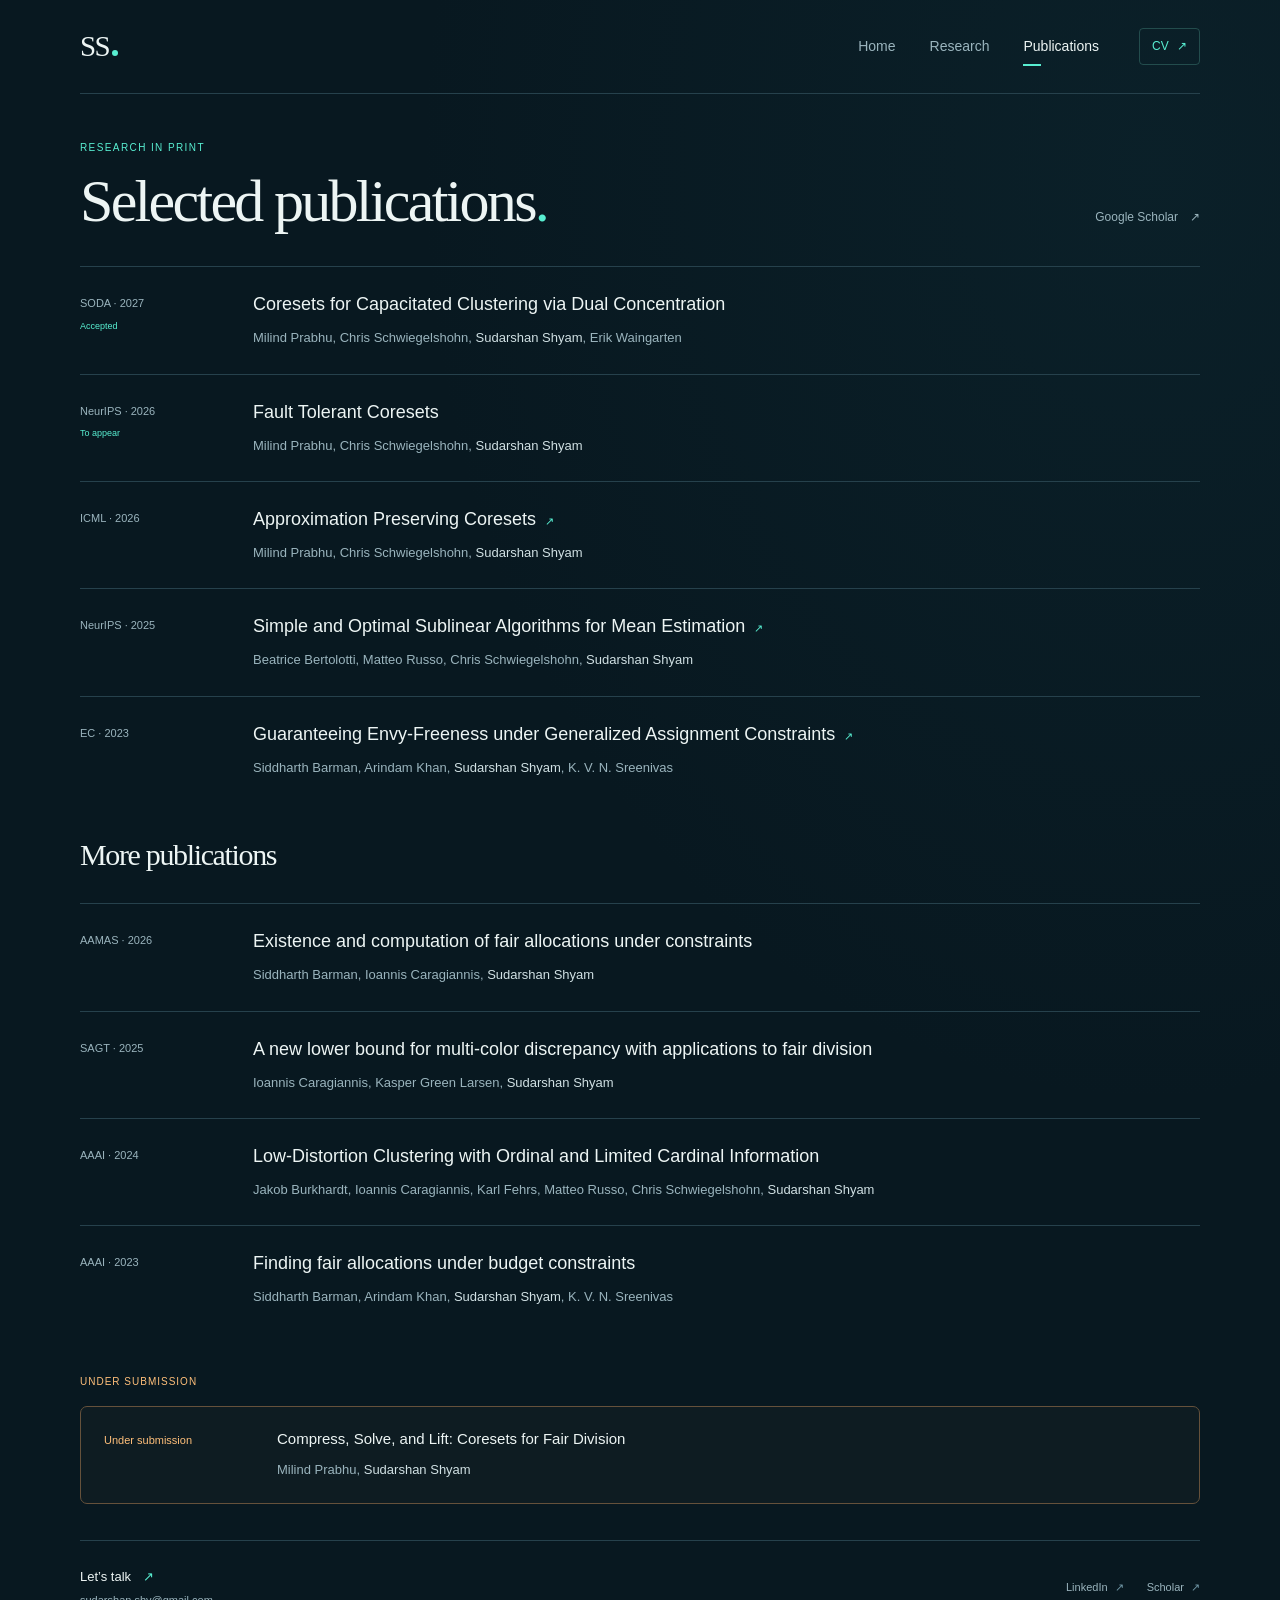
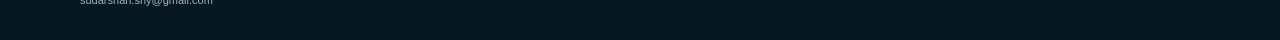
==== publications.html @ d9bdee11 "Redesign portfolio with three pages and a looping coreset demo Separate Home, Research, and Publicat" ====
<!doctype html>
<html lang="en">
<head>
  <meta charset="utf-8">
  <meta name="viewport" content="width=device-width, initial-scale=1">
  <meta name="theme-color" content="#081820">
  <meta name="description" content="Selected publications in coresets, machine learning, game theory, and fair division.">
  <meta property="og:type" content="website">
  <meta property="og:title" content="Publications — Sudarshan Shyam">
  <meta property="og:description" content="Selected publications in coresets, machine learning, game theory, and fair division.">
  <meta property="og:url" content="https://sudarshanshy.github.io/publications.html">
  <meta property="og:image" content="https://sudarshanshy.github.io/sudarshan-shyam.jpeg">
  <meta property="og:image:alt" content="Sudarshan Shyam by the sea">
  <title>Publications — Sudarshan Shyam</title>
  <link rel="icon" href="favicon.svg" type="image/svg+xml">
  <link rel="stylesheet" href="styles.css?v=navy-20261009">
  <script type="module" src="site.mjs?v=navy-20261009"></script>
  
</head>
<body class="publications-page" data-page="publications">
  <a class="skip-link" href="#main">Skip to content</a>
  <header class="site-header shell">
  <a class="brand" href="index.html" aria-label="Sudarshan Shyam — home">SS<span aria-hidden="true"></span></a>
  <nav aria-label="Main navigation"><a href="index.html">Home</a><a href="research.html">Research</a><a href="publications.html" aria-current="page">Publications</a></nav>
  <a class="nav-cv" href="sudarshan-shyam-cv.pdf?v=founder-20261009">CV <span aria-hidden="true">↗</span></a>
</header>
  <main id="main" class="shell page-main">
    <div class="publication-intro"><div><p class="eyebrow">Research in print</p><h1>Selected publications<span class="name-dot" aria-hidden="true">.</span></h1></div><a class="text-link" href="https://scholar.google.com/citations?user=9NmU2NAAAAAJ&amp;hl=en">Google Scholar <span aria-hidden="true">↗</span></a></div>
    <div class="selected-publications">
        <article class="paper">
          <p class="venue"><span>SODA · 2027</span><span class="paper-status">Accepted</span></p>
          <div><h2>Coresets for Capacitated Clustering via Dual Concentration</h2><p>Milind Prabhu, Chris Schwiegelshohn, <strong>Sudarshan Shyam</strong>, Erik Waingarten</p></div>
        </article>
        <article class="paper">
          <p class="venue"><span>NeurIPS · 2026</span><span class="paper-status">To appear</span></p>
          <div><h2>Fault Tolerant Coresets</h2><p>Milind Prabhu, Chris Schwiegelshohn, <strong>Sudarshan Shyam</strong></p></div>
        </article>
        <article class="paper">
          <p class="venue">ICML · 2026</p>
          <div><h2><a href="https://arxiv.org/abs/2606.17316">Approximation Preserving Coresets <span aria-hidden="true">↗</span></a></h2><p>Milind Prabhu, Chris Schwiegelshohn, <strong>Sudarshan Shyam</strong></p></div>
        </article>
        <article class="paper">
          <p class="venue">NeurIPS · 2025</p>
          <div><h2><a href="https://papers.nips.cc/paper_files/paper/2025/hash/bc5d08497a00b419cfee286c8fe812bb-Abstract-Conference.html">Simple and Optimal Sublinear Algorithms for Mean Estimation <span aria-hidden="true">↗</span></a></h2><p>Beatrice Bertolotti, Matteo Russo, Chris Schwiegelshohn, <strong>Sudarshan Shyam</strong></p></div>
        </article>
        <article class="paper">
          <p class="venue">EC · 2023</p>
          <div><h2><a href="https://arxiv.org/abs/2305.01339">Guaranteeing Envy-Freeness under Generalized Assignment Constraints <span aria-hidden="true">↗</span></a></h2><p>Siddharth Barman, Arindam Khan, <strong>Sudarshan Shyam</strong>, K. V. N. Sreenivas</p></div>
        </article>
      </div>
    <section id="more-publications" class="additional-publications" aria-labelledby="more-heading">
        <h2 id="more-heading">More publications</h2>
        <div class="publication-list">
          <article class="paper">
            <p class="venue">AAMAS · 2026</p>
            <div><h3>Existence and computation of fair allocations under constraints</h3><p>Siddharth Barman, Ioannis Caragiannis, <strong>Sudarshan Shyam</strong></p></div>
          </article>
          <article class="paper">
            <p class="venue">SAGT · 2025</p>
            <div><h3>A new lower bound for multi-color discrepancy with applications to fair division</h3><p>Ioannis Caragiannis, Kasper Green Larsen, <strong>Sudarshan Shyam</strong></p></div>
          </article>
          <article class="paper">
            <p class="venue">AAAI · 2024</p>
            <div><h3>Low-Distortion Clustering with Ordinal and Limited Cardinal Information</h3><p>Jakob Burkhardt, Ioannis Caragiannis, Karl Fehrs, Matteo Russo, Chris Schwiegelshohn, <strong>Sudarshan Shyam</strong></p></div>
          </article>
          <article class="paper">
            <p class="venue">AAAI · 2023</p>
            <div><h3>Finding fair allocations under budget constraints</h3><p>Siddharth Barman, Arindam Khan, <strong>Sudarshan Shyam</strong>, K. V. N. Sreenivas</p></div>
          </article>
        </div>
      </section>
    <section class="submission-group" aria-labelledby="submission-heading"><h2 id="submission-heading">Under submission</h2><article class="paper submission">
            <p class="venue">Under submission</p>
            <div><h3>Compress, Solve, and Lift: Coresets for Fair Division</h3><p>Milind Prabhu, <strong>Sudarshan Shyam</strong></p></div>
          </article></section>
  </main>
  <footer id="contact" class="site-footer shell">
  <a class="footer-email" href="mailto:sudarshan.shy@gmail.com">Let’s talk <span aria-hidden="true">↗</span><span>sudarshan.shy@gmail.com</span></a>
  <div class="footer-links"><a href="https://www.linkedin.com/in/sudarshanshyam/">LinkedIn <span aria-hidden="true">↗</span></a><a href="https://scholar.google.com/citations?user=9NmU2NAAAAAJ&amp;hl=en">Scholar <span aria-hidden="true">↗</span></a></div>
</footer>
</body>
</html>
---- styles.css ----
:root {
  color-scheme: dark;
  --paper: #081820;
  --panel: #0b202b;
  --ink: #edf5f4;
  --secondary: #9ab4bd;
  --line: #26414c;
  --accent: #58eed1;
  --gold: #ffbf7a;
  font-family: -apple-system, BlinkMacSystemFont, "Segoe UI", Arial, sans-serif;
  color: var(--ink);
  background: var(--paper);
  font-synthesis: none;
  -webkit-font-smoothing: antialiased;
  text-rendering: optimizeLegibility;
}
* { box-sizing: border-box; }
html { scroll-behavior: smooth; scroll-padding-top: 25px; }
body { margin: 0; font-size: 16px; line-height: 1.6; background: radial-gradient(ellipse at 90% 10%, #143d4838, transparent 45%); }
a { color: inherit; text-decoration: none; }
a:hover { color: var(--accent); }
a:focus-visible, button:focus-visible, summary:focus-visible { outline: 2px solid var(--accent); outline-offset: 6px; border-radius: 3px; }
[hidden] { display: none !important; }
::selection { background: var(--accent); color: var(--paper); }
.shell { width: min(1120px, calc(100% - 112px)); margin-inline: auto; }
.skip-link { position: absolute; top: -100px; left: 20px; z-index: 10; padding: 10px 15px; background: var(--accent); color: var(--paper); }
.skip-link:focus { top: 15px; }
h1, h2, h3, h4, p, figure { margin: 0; }
h1, h2 { font-family: Georgia, "Times New Roman", serif; font-weight: 400; letter-spacing: -.045em; }
h3 { font-weight: 500; }
.site-header { display: flex; align-items: center; gap: 40px; min-height: 94px; border-bottom: 1px solid var(--line); }
.brand { display: inline-flex; align-items: baseline; gap: 3px; font-family: Georgia, serif; font-size: 29px; line-height: 1; letter-spacing: -.06em; }
.brand span { width: 6px; height: 6px; background: var(--accent); border-radius: 50%; }
.site-header nav { margin-left: auto; display: flex; gap: 34px; }
.site-header nav a { font-size: 14px; color: var(--secondary); padding-block: 12px; position: relative; }
.site-header nav a:hover, .site-header nav a[aria-current="page"] { color: var(--ink); }
.site-header nav a[aria-current="page"]::after { content: ""; position: absolute; bottom: 4px; left: 0; width: 18px; height: 2px; background: var(--accent); }
.nav-cv { font-size: 12px; color: var(--accent); padding: 8px 12px; border: 1px solid #3c7a7380; border-radius: 4px; }
.nav-cv span { margin-left: 5px; }
.hero { display: grid; grid-template-columns: minmax(0, 1.5fr) minmax(220px, 1fr); gap: clamp(40px, 8vw, 115px); align-items: center; min-height: 580px; padding-block: 62px 75px; }
.affiliation { font-size: 14px; color: var(--secondary); letter-spacing: .025em; display: flex; align-items: center; gap: 10px; margin-bottom: 23px; }
.affiliation > span { width: 6px; height: 6px; border-radius: 50%; background: var(--accent); box-shadow: 0 0 12px #58eed15c; }
.hero h1 { font-size: clamp(62px, 7.1vw, 96px); line-height: .99; }
.hero h1 > span { display: block; }
.name-dot { color: var(--accent); }
.one-line { font-size: clamp(17px, 1.8vw, 21px); line-height: 1.65; max-width: 370px; color: #c2d5d9; margin-top: 27px; }
.hero-actions { display: flex; flex-wrap: wrap; align-items: center; gap: 14px 23px; margin-top: 28px; }
.primary-link { display: inline-flex; align-items: center; justify-content: space-between; gap: 20px; font-size: 14px; font-weight: 500; color: #081820; background: var(--accent); padding: 13px 18px; border-radius: 5px; transition: background .2s ease, box-shadow .2s ease; }
.primary-link:hover { color: #081820; background: #83f5df; box-shadow: 0 5px 24px #58eed11c; }
.primary-link span { font-size: 21px; line-height: 1; }
.hero-actions .text-link { color: #bcd0d7; font-size: 13px; }
.portrait { width: 100%; max-width: 320px; aspect-ratio: 4 / 5; justify-self: end; overflow: hidden; position: relative; border-radius: 7px; border: 1px solid #70a7b557; background: #234d5a; box-shadow: 0 20px 80px #00000047, 25px -15px 90px #58eed113; }
.portrait img { position: absolute; inset: 0; width: 100%; height: 100%; display: block; object-fit: cover; object-position: 100% 100%; transform: scale(1.8); transform-origin: 94% 80%; }
.background-section { border-top: 1px solid var(--line); padding-block: 44px 0; }
.section-heading { display: flex; align-items: baseline; justify-content: space-between; gap: 20px; margin-bottom: 31px; }
.section-heading h2 { font-size: 31px; line-height: 1.25; }
.text-link { display: inline-flex; align-items: baseline; gap: 12px; font-size: 12px; color: var(--secondary); padding-block: 8px; }
.text-link:hover { color: var(--accent); }
.background-grid { display: grid; grid-template-columns: repeat(3, minmax(0, 1fr)); gap: 30px 34px; list-style: none; padding: 0; margin: 0; }
.background-item { display: flex; align-items: center; gap: 17px; }
.background-logo { width: 146px; height: 76px; flex: 0 0 146px; display: flex; align-items: center; justify-content: center; padding: 10px; border-radius: 5px; border: 1px solid #31515e; }
.logo-light { background: #f4f6f6; border-color: #f4f6f6; }
.logo-dark { background: #0b202b; }
.background-logo img { display: block; object-fit: contain; width: 100%; height: auto; max-height: 56px; }
.background-logo .logo-kcl { width: 74px; height: 56px; }
.background-logo .logo-iisc { width: 100px; height: 70px; max-height: 70px; }
.background-logo .logo-seal { width: 56px; height: 56px; }
.background-logo .logo-microsoft { width: 28px; height: 28px; }
.background-logo .logo-amazon { width: 84px; max-height: 30px; }
.company-logos { gap: 10px; }
.off-hours svg, .benefit-icon svg { width: 22px; height: 22px; fill: none; stroke: currentColor; stroke-width: 1.6; stroke-linecap: round; stroke-linejoin: round; }
.background-item h3 { font-size: 15px; line-height: 1.45; margin-bottom: 4px; }
.background-item p { color: var(--secondary); font-size: 13px; }
.background-item small { display: block; color: #91a7b0; font-size: 11px; margin-top: 3px; }
.off-hours { display: flex; align-items: center; gap: 27px; border-top: 1px solid var(--line); margin-top: 36px; padding-block: 24px; font-size: 12px; }
.off-hours p { color: var(--secondary); margin-right: auto; }
.off-hours > span { display: flex; align-items: center; gap: 10px; }
.off-hours > span:nth-child(2) { color: var(--gold); }
.off-hours > span:nth-child(3) { color: #c4a4ff; }
.off-hours svg { width: 18px; height: 18px; }
.page-main { padding-top: 45px; }
.eyebrow { color: var(--accent); font-size: 10px; letter-spacing: .14em; text-transform: uppercase; line-height: 1.7; }
.page-intro h1 { font-size: clamp(42px, 4.4vw, 59px); line-height: 1.06; margin-top: 12px; }
.page-intro h1 span { color: var(--accent); }
.research-topics { display: grid; grid-template-columns: 1fr 1fr; gap: 55px; margin-top: 31px; }
.research-topics h2 { font-family: inherit; letter-spacing: 0; font-weight: 500; font-size: 18px; margin-bottom: 7px; }
.research-topics p { color: var(--secondary); font-size: 15px; line-height: 1.7; }
.pipeline-demo { margin-top: 36px; padding: 28px 25px 23px; border: 1px solid #355462; border-radius: 12px; background: linear-gradient(130deg, #102d39 0%, #0b202b 50%, #182b3280 100%); box-shadow: 0 20px 60px #00000020; }
.demo-heading-row { display: flex; align-items: center; justify-content: space-between; gap: 20px; }
.demo-heading-row h2 { font-size: clamp(27px, 2.8vw, 36px); line-height: 1.2; margin-top: 6px; }
.demo-play { flex: 0 0 auto; min-width: 77px; min-height: 40px; border: 1px solid #44606b; border-radius: 5px; padding: 8px 13px; color: var(--secondary); background: transparent; font: inherit; font-size: 13px; cursor: pointer; }
.demo-play:hover { border-color: var(--accent); color: var(--accent); }
.demo-play span { font-size: 9px; margin-left: 8px; }
.demo-intro { font-size: 15px; color: #bdd0d5; margin-top: 12px; }
.mobile-flow { display: none; }
.pipeline-grid { display: grid; grid-template-columns: minmax(0, 1fr) 38px minmax(0, 1fr) 38px minmax(0, 1fr); align-items: center; gap: 8px; margin-top: 25px; }
.pipeline-panel { min-width: 0; padding: 17px 0 15px; border: 1px solid #284a58; border-radius: 7px; background: #06182080; position: relative; transition: border-color .3s ease, box-shadow .3s ease; }
.panel-heading { padding-inline: 17px; }
.panel-kicker { color: #a4bdc6; font-size: 11px; }
.panel-heading h3 { font-size: 21px; line-height: 1.35; margin-top: 4px; }
.pipeline-panel > svg { display: block; width: 100%; height: auto; margin-block: 10px 6px; overflow: visible; }
.pipeline-panel svg text { fill: #7996a3; font-family: inherit; font-size: 21px; }
.pipeline-panel svg text + text { fill: #617e8d; font-size: 16px; }
.panel-count { display: flex; flex-wrap: wrap; align-items: baseline; gap: 5px; padding-inline: 17px; font-size: 13px; color: var(--secondary); }
.panel-count strong { font-size: 23px; font-weight: 500; color: var(--ink); font-variant-numeric: tabular-nums; }
.solver-status, .result-status { display: block; flex-basis: 100%; font-size: 11px; margin-top: 3px; color: var(--accent); min-height: 18px; }
.input-panel .panel-count::after { content: "Find 3 clusters"; display: block; flex-basis: 100%; font-size: 11px; color: #a4bdc6; min-height: 18px; margin-top: 3px; }
.pipeline-arrow { text-align: center; align-self: center; color: #5c8392; }
.pipeline-arrow svg { display: block; width: 100%; height: 24px; fill: none; stroke: currentColor; stroke-width: 1.5; stroke-linecap: round; stroke-linejoin: round; }
.pipeline-arrow span { display: block; font-size: 8px; margin-top: 4px; }
.flow-dot { fill: currentColor; stroke: none; opacity: 0; }
.pipeline-demo[data-stage="compress"] .compress-arrow, .pipeline-demo[data-stage="solve"] .compress-arrow, .pipeline-demo[data-stage="lift"] .compress-arrow { color: var(--accent); }
.pipeline-demo[data-stage="lift"] .lift-arrow { color: var(--gold); }
.pipeline-demo[data-stage="ready"] .input-panel, .pipeline-demo[data-stage="compress"] .summary-panel, .pipeline-demo[data-stage="solve"] .summary-panel { border-color: #58eed194; box-shadow: 0 0 22px #58eed10b; }
.pipeline-demo[data-stage="lift"] .output-panel { border-color: #ffbf7a94; box-shadow: 0 0 22px #ffbf7a0b; }
.demo-progress-track { height: 2px; margin-top: 24px; background: #2b4752; overflow: hidden; }
.demo-progress { height: 100%; width: 100%; background: var(--accent); }
.demo-stages { display: grid; grid-template-columns: repeat(3, 1fr); gap: 10px; margin-top: 12px; }
.demo-step { display: flex; align-items: center; justify-content: center; gap: 10px; min-height: 41px; padding: 8px 10px; background: transparent; border: 1px solid transparent; border-radius: 5px; font: inherit; font-size: 12px; color: var(--secondary); cursor: pointer; }
.demo-step span { font-size: 9px; color: #7b9caa; }
.demo-step[aria-pressed="true"] { color: var(--accent); border-color: #417367; background: #58eed10b; }
.demo-step[aria-pressed="true"] span { color: var(--accent); }
.demo-step:hover { color: var(--ink); }
.demo-step:disabled { cursor: default; }
.demo-phase { margin-top: 22px; color: var(--accent); font-size: 12px; letter-spacing: .04em; }
.demo-caption { margin-top: 5px; font-size: 22px; line-height: 1.5; min-height: 34px; }
.demo-note { color: #91adb9; font-size: 11px; line-height: 1.7; margin-top: 12px; }
.benefit-strip { display: grid; grid-template-columns: repeat(3, minmax(0, 1fr)); gap: 25px; padding: 28px 0; }
.benefit { display: flex; align-items: center; gap: 14px; }
.benefit + .benefit { border-left: 1px solid var(--line); padding-left: 25px; }
.ratio { font-size: 31px; font-weight: 400; color: var(--accent); letter-spacing: -.07em; }
.ratio span { font-size: 23px; letter-spacing: 0; }
.benefit-icon { color: var(--gold); display: flex; }
.benefit-icon svg { width: 25px; height: 25px; }
.benefit:last-child .benefit-icon { color: #b9a0ff; }
.benefit h3 { font-size: 14px; }
.benefit p { color: var(--secondary); font-size: 12px; line-height: 1.65; margin-top: 4px; }
.research-bottom { display: flex; justify-content: space-between; gap: 25px; align-items: baseline; border-top: 1px solid var(--line); padding: 21px 0 26px; }
.research-bottom p { font-size: 12px; color: var(--secondary); }
.research-bottom p > span { color: var(--ink); margin-right: 8px; }
.publication-intro { display: flex; align-items: flex-end; justify-content: space-between; gap: 25px; padding-bottom: 31px; }
.publication-intro h1 { font-size: clamp(38px, 4.8vw, 60px); line-height: 1.12; margin-top: 12px; }
.publication-intro .text-link { flex: 0 0 auto; }
.paper { display: grid; grid-template-columns: 143px minmax(0, 1fr); gap: 30px; border-top: 1px solid var(--line); padding-block: 24px; }
.venue { color: var(--secondary); font-size: 11px; padding-top: 4px; }
.venue > span { display: block; }
.paper-status { color: var(--accent); font-size: 9px; margin-top: 6px; }
.paper h2, .paper h3 { font-family: inherit; letter-spacing: 0; font-size: 18px; line-height: 1.5; font-weight: 500; margin-bottom: 8px; }
.paper h2 a span { font-size: 11px; margin-left: 4px; color: var(--accent); }
.paper div > p { font-size: 13px; color: var(--secondary); line-height: 1.8; }
.paper div > p strong { color: #d1e1e4; font-weight: 500; }
.publications { border-top: 1px solid var(--line); border-bottom: 1px solid var(--line); margin-top: 5px; }
.publications summary { display: flex; align-items: center; justify-content: space-between; padding-block: 20px; list-style: none; cursor: pointer; color: var(--secondary); font-size: 12px; }
.publications summary:hover { color: var(--accent); }
.publications summary::-webkit-details-marker { display: none; }
.summary-indicator::before { content: "+"; color: var(--accent); font-size: 22px; font-weight: 300; }
.publications[open] .summary-indicator::before { content: "−"; }
.publication-list { padding-bottom: 8px; }
.additional-publications { margin-top: 28px; }
.additional-publications > h2 { font-size: 30px; margin-bottom: 24px; }
.submission-group { margin-top: 33px; margin-bottom: 36px; }
.submission-group > h2 { font-family: inherit; font-size: 10px; font-weight: 500; letter-spacing: .1em; text-transform: uppercase; color: var(--gold); margin-bottom: 16px; }
.paper.submission { padding: 21px 23px; border: 1px solid #65513b; border-radius: 7px; background: #ffbf7a06; }
.submission .venue { color: var(--gold); }
.submission h3 { font-size: 15px; }
.site-footer { display: flex; align-items: center; justify-content: space-between; gap: 25px; border-top: 1px solid var(--line); padding-block: 26px 30px; }
.footer-email { font-size: 13px; }
.footer-email > span:first-child { color: var(--accent); margin-left: 8px; }
.footer-email > span:last-child { display: block; color: var(--secondary); font-size: 11px; margin-top: 5px; }
.footer-links { display: flex; gap: 23px; font-size: 11px; color: var(--secondary); }
.footer-links span { margin-left: 4px; color: #7097a6; }
@keyframes arrive { from { opacity: 0; transform: translateY(12px); } to { opacity: 1; transform: none; } }
@keyframes flow { from { transform: translateX(0); opacity: 0; } 25%, 75% { opacity: 1; } to { transform: translateX(26px); opacity: 0; } }
@media (prefers-reduced-motion: no-preference) {
  .introduction, .page-intro, .publication-intro { animation: arrive 700ms cubic-bezier(.22, 1, .36, 1) both; }
  .portrait { animation: arrive 900ms cubic-bezier(.22, 1, .36, 1) 100ms both; }
  .pipeline-demo[data-playing="true"][data-stage="compress"] .compress-arrow .flow-dot,
  .pipeline-demo[data-playing="true"][data-stage="lift"] .lift-arrow .flow-dot { animation: flow 1.25s ease-in-out infinite; }
}
@view-transition { navigation: auto; }
@media (max-width: 900px) {
  .shell { width: calc(100% - 72px); }
  .hero { min-height: 510px; gap: 40px; grid-template-columns: minmax(0, 1.4fr) minmax(180px, 1fr); }
  .hero h1 { font-size: 67px; }
  .background-grid { grid-template-columns: repeat(2, minmax(0, 1fr)); gap: 28px 20px; }
  .background-item { gap: 14px; }
  .background-item h3 { font-size: 14px; }
  .pipeline-demo { padding-inline: 18px; }
  .pipeline-grid { grid-template-columns: minmax(0, 1fr) 24px minmax(0, 1fr) 24px minmax(0, 1fr); gap: 6px; }
  .panel-heading, .panel-count { padding-inline: 12px; }
  .panel-heading h3 { font-size: 17px; }
  .pipeline-arrow span { font-size: 7px; }
  .panel-kicker { font-size: 10px; }
  .benefit-strip { gap: 15px; }
  .benefit + .benefit { padding-left: 15px; }
  .benefit { gap: 10px; }
}
@media (max-width: 700px) {
  .site-header { min-height: 78px; gap: 25px; }
  .site-header nav { gap: 22px; }
  .nav-cv { padding: 7px 10px; }
  .hero { min-height: 460px; padding-block: 50px; }
  .hero h1 { font-size: 59px; }
  .background-grid { grid-template-columns: repeat(2, minmax(0, 1fr)); gap: 26px 27px; }
  .research-topics { gap: 25px; }
  .research-topics p { font-size: 14px; }
  .pipeline-grid { display: block; margin-top: 15px; }
  .pipeline-panel { display: none; max-width: 450px; margin-inline: auto; }
  .pipeline-arrow { display: none; }
  .pipeline-demo[data-stage="ready"] .input-panel,
  .pipeline-demo[data-stage="compress"] .summary-panel,
  .pipeline-demo[data-stage="solve"] .summary-panel,
  .pipeline-demo[data-stage="lift"] .output-panel { display: block; }
  .mobile-flow { display: flex; align-items: center; justify-content: space-between; gap: 6px; margin-top: 23px; color: #80a5b4; font-size: 9px; }
  .mobile-flow b { font-weight: 400; color: var(--accent); }
  .pipeline-demo[data-stage="ready"] .mobile-flow span:nth-child(1),
  .pipeline-demo[data-stage="compress"] .mobile-flow span:nth-child(3),
  .pipeline-demo[data-stage="solve"] .mobile-flow span:nth-child(3),
  .pipeline-demo[data-stage="lift"] .mobile-flow span:nth-child(5) { color: var(--accent); }
  .panel-heading, .panel-count { padding-inline: 18px; }
  .panel-heading h3 { font-size: 22px; }
  .panel-kicker { font-size: 11px; }
  .panel-count { font-size: 13px; }
  .panel-count strong { font-size: 23px; }
  .pipeline-panel > svg { width: min(100%, 380px); margin-inline: auto; margin-block: 4px; }
  .demo-caption { min-height: 66px; }
  .benefit-strip { grid-template-columns: 1fr; gap: 18px; padding-block: 25px; }
  .benefit + .benefit { padding-left: 0; border-left: 0; }
  .benefit { gap: 17px; }
  .ratio, .benefit-icon { min-width: 45px; justify-content: center; text-align: center; }
  .benefit h3 { font-size: 13px; }
  .benefit p { font-size: 11px; }
  .research-bottom { align-items: flex-start; flex-direction: column; gap: 12px; }
  .publication-intro { align-items: flex-start; flex-direction: column; gap: 12px; }
}
@media (max-width: 520px) {
  .shell { width: calc(100% - 48px); }
  .site-header { gap: 17px; min-height: 73px; }
  .brand { font-size: 25px; }
  .site-header nav { gap: 16px; }
  .site-header nav a { font-size: 11px; }
  .nav-cv { display: none; }
  .hero { grid-template-columns: 1fr; gap: 27px; padding-block: 32px 42px; min-height: 0; }
  .portrait { grid-row: 1; width: 155px; justify-self: start; border-radius: 5px; }
  .introduction { grid-row: 2; }
  .affiliation { font-size: 13px; margin-bottom: 15px; }
  .hero h1 { font-size: clamp(53px, 13.5vw, 67px); line-height: 1.02; }
  .one-line { font-size: 17px; line-height: 1.7; max-width: 320px; margin-top: 18px; }
  .hero-actions { margin-top: 21px; gap: 11px; }
  .primary-link { font-size: 13px; padding: 12px 15px; gap: 15px; }
  .hero-actions .text-link { font-size: 12px; }
  .background-section { padding-top: 31px; }
  .section-heading { gap: 15px; margin-bottom: 24px; }
  .section-heading h2 { font-size: 26px; }
  .section-heading .text-link { font-size: 10px; gap: 7px; }
  .background-grid { grid-template-columns: 1fr; gap: 20px; }
  .background-item { gap: 13px; }
  .background-item h3 { font-size: 15px; }
  .background-item small { font-size: 11px; }
  .off-hours { gap: 16px; margin-top: 26px; font-size: 11px; }
  .off-hours > span { gap: 7px; }
  .off-hours p { font-size: 10px; }
  .page-main { padding-top: 33px; }
  .page-intro h1 { font-size: clamp(35px, 9.8vw, 47px); }
  .research-topics { grid-template-columns: 1fr; gap: 20px; margin-top: 27px; }
  .research-topics h2 { font-size: 17px; }
  .research-topics p { font-size: 14px; }
  .pipeline-demo { margin-top: 27px; padding: 22px 14px 20px; }
  .demo-heading-row { gap: 10px; align-items: flex-start; }
  .demo-heading-row h2 { font-size: 26px; max-width: 200px; }
  .demo-heading-row .eyebrow { font-size: 8px; }
  .demo-play { min-width: 66px; font-size: 12px; padding: 8px 11px; min-height: 38px; }
  .demo-play span { display: none; }
  .demo-intro { font-size: 14px; }
  .mobile-flow { font-size: 8px; margin-top: 20px; }
  .demo-stages { gap: 3px; margin-top: 11px; }
  .demo-step { gap: 5px; font-size: 10px; padding-inline: 4px; }
  .demo-step span { font-size: 8px; }
  .demo-progress-track { margin-top: 19px; }
  .demo-caption { font-size: 20px; min-height: 90px; }
  .demo-note { font-size: 11px; }
  .publication-intro h1 { font-size: 40px; }
  .publication-intro { padding-bottom: 23px; }
  .paper { grid-template-columns: 1fr; gap: 10px; padding-block: 23px; }
  .venue { display: flex; align-items: baseline; gap: 12px; padding: 0; font-size: 10px; }
  .venue > span { display: inline; }
  .paper-status { font-size: 9px; margin-top: 0; }
  .paper h2, .paper h3 { font-size: 17px; }
  .paper div > p { font-size: 12px; }
  .paper.submission { padding: 19px 17px; }
  .site-footer { align-items: flex-start; padding-top: 22px; gap: 18px; }
  .footer-links { gap: 15px; font-size: 10px; }
  .footer-email { font-size: 12px; }
  .footer-email > span:last-child { font-size: 10px; }
}
@media (prefers-reduced-motion: reduce) {
  html { scroll-behavior: auto; }
  .pipeline-panel { transition: none; }
  ::view-transition-group(*), ::view-transition-old(*), ::view-transition-new(*) { animation: none !important; }
}
@media print {
  :root { color-scheme: light; --paper: white; --ink: black; --secondary: #444; --line: #bbb; --accent: #176f62; }
  body, .pipeline-demo, .pipeline-panel { background: white; box-shadow: none; }
  .shell { width: 100%; }
  .site-header, .site-footer, .skip-link, .demo-play, .demo-stages, .demo-progress-track, .mobile-flow { display: none; }
  .hero { min-height: 0; padding-block: 20px 30px; grid-template-columns: 1fr 160px; }
  .portrait { grid-row: auto; width: 160px; }
  .introduction { grid-row: auto; }
  .hero h1 { font-size: 46px; }
  .pipeline-panel { display: block !important; }
  .pipeline-grid { display: grid; grid-template-columns: 1fr 1fr 1fr; gap: 15px; }
  .pipeline-arrow { display: none; }
  .benefit-strip { grid-template-columns: 1fr 1fr 1fr; }
  .paper { break-inside: avoid; }
}
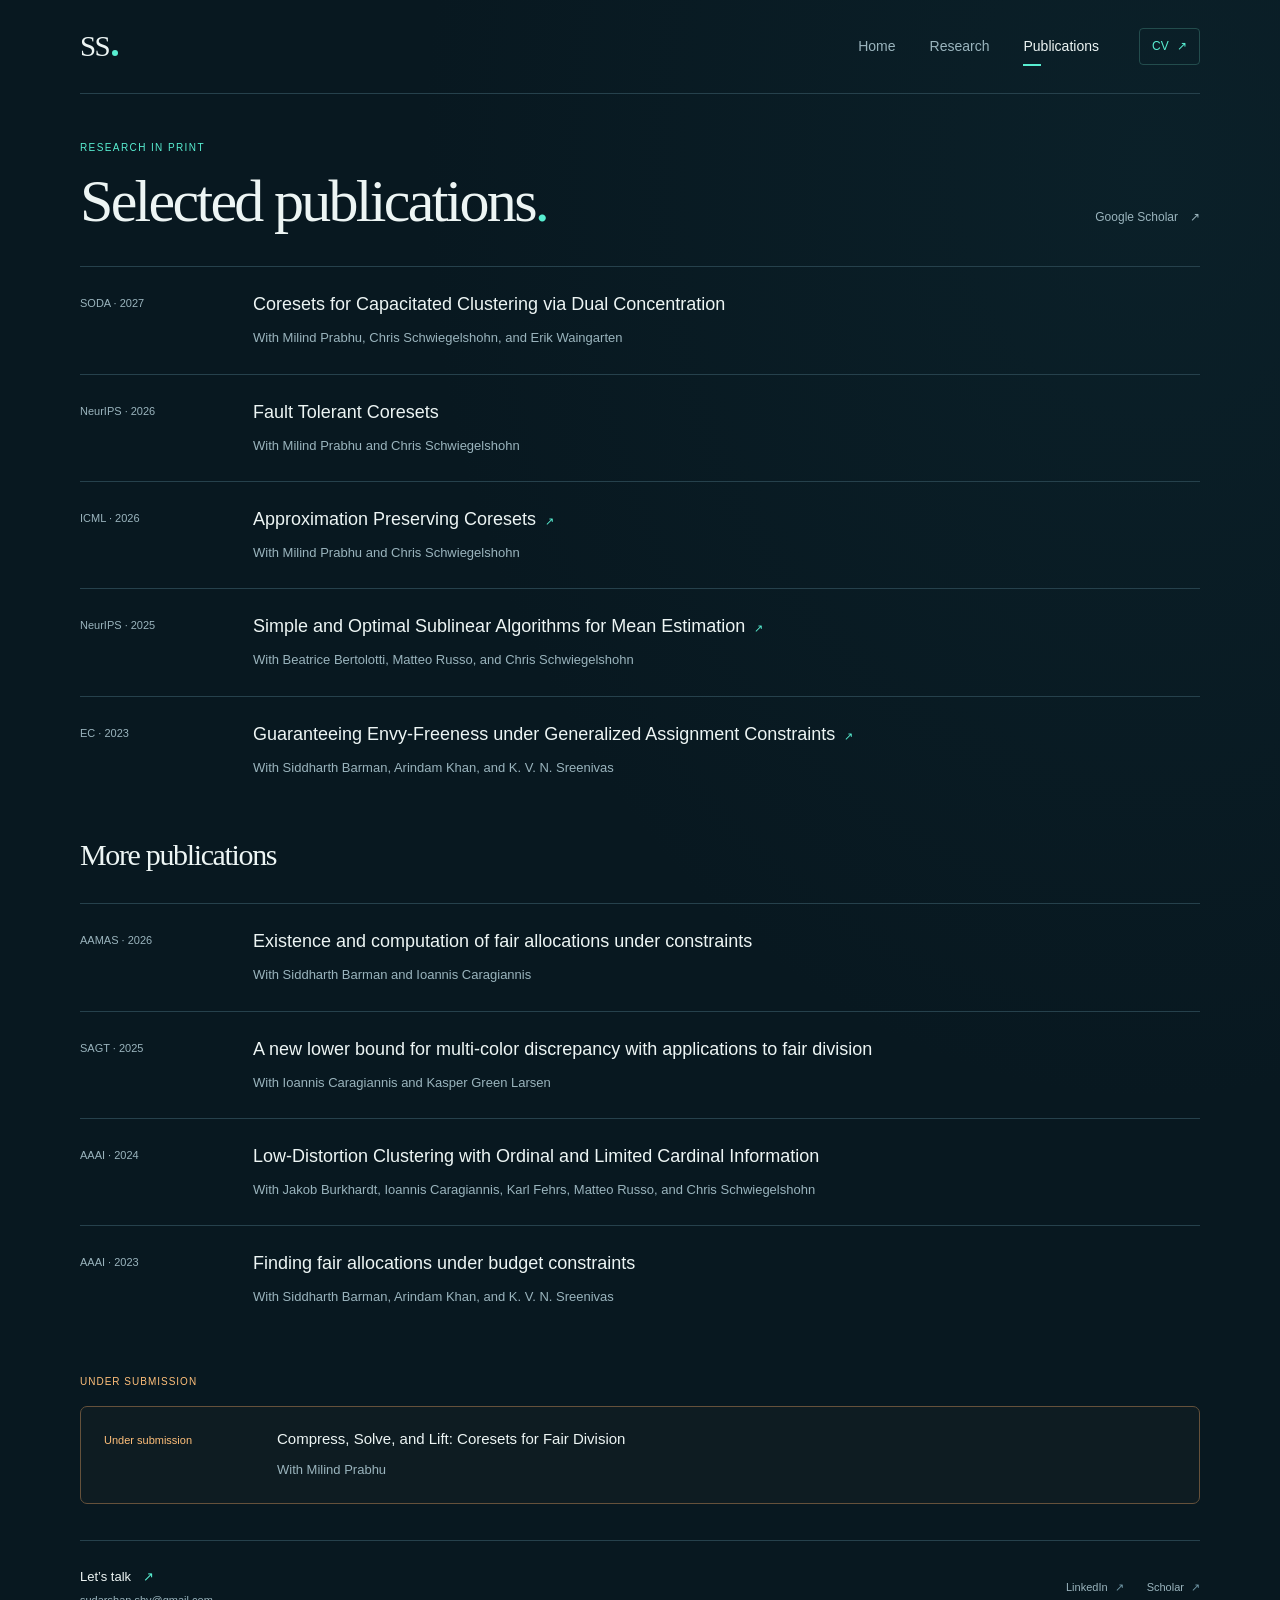
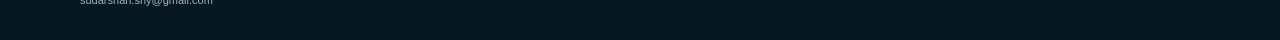
==== commit b0163dd7: "Simplify publication credits for a broader audience Replace formal author lists with natural “With …" ====
--- a/publications.html
+++ b/publications.html
@@ -13,8 +13,8 @@
   <meta property="og:image:alt" content="Sudarshan Shyam by the sea">
   <title>Publications — Sudarshan Shyam</title>
   <link rel="icon" href="favicon.svg" type="image/svg+xml">
-  <link rel="stylesheet" href="styles.css?v=navy-20261009">
-  <script type="module" src="site.mjs?v=navy-20261009"></script>
+  <link rel="stylesheet" href="styles.css?v=navy-20261009-2">
+  <script type="module" src="site.mjs?v=navy-20261009-2"></script>
   
 </head>
 <body class="publications-page" data-page="publications">
@@ -28,24 +28,24 @@
     <div class="publication-intro"><div><p class="eyebrow">Research in print</p><h1>Selected publications<span class="name-dot" aria-hidden="true">.</span></h1></div><a class="text-link" href="https://scholar.google.com/citations?user=9NmU2NAAAAAJ&amp;hl=en">Google Scholar <span aria-hidden="true">↗</span></a></div>
     <div class="selected-publications">
         <article class="paper">
-          <p class="venue"><span>SODA · 2027</span><span class="paper-status">Accepted</span></p>
-          <div><h2>Coresets for Capacitated Clustering via Dual Concentration</h2><p>Milind Prabhu, Chris Schwiegelshohn, <strong>Sudarshan Shyam</strong>, Erik Waingarten</p></div>
+          <p class="venue"><span>SODA · 2027</span></p>
+          <div><h2>Coresets for Capacitated Clustering via Dual Concentration</h2><p>With Milind Prabhu, Chris Schwiegelshohn, and Erik Waingarten</p></div>
         </article>
         <article class="paper">
-          <p class="venue"><span>NeurIPS · 2026</span><span class="paper-status">To appear</span></p>
-          <div><h2>Fault Tolerant Coresets</h2><p>Milind Prabhu, Chris Schwiegelshohn, <strong>Sudarshan Shyam</strong></p></div>
+          <p class="venue"><span>NeurIPS · 2026</span></p>
+          <div><h2>Fault Tolerant Coresets</h2><p>With Milind Prabhu and Chris Schwiegelshohn</p></div>
         </article>
         <article class="paper">
           <p class="venue">ICML · 2026</p>
-          <div><h2><a href="https://arxiv.org/abs/2606.17316">Approximation Preserving Coresets <span aria-hidden="true">↗</span></a></h2><p>Milind Prabhu, Chris Schwiegelshohn, <strong>Sudarshan Shyam</strong></p></div>
+          <div><h2><a href="https://arxiv.org/abs/2606.17316">Approximation Preserving Coresets <span aria-hidden="true">↗</span></a></h2><p>With Milind Prabhu and Chris Schwiegelshohn</p></div>
         </article>
         <article class="paper">
           <p class="venue">NeurIPS · 2025</p>
-          <div><h2><a href="https://papers.nips.cc/paper_files/paper/2025/hash/bc5d08497a00b419cfee286c8fe812bb-Abstract-Conference.html">Simple and Optimal Sublinear Algorithms for Mean Estimation <span aria-hidden="true">↗</span></a></h2><p>Beatrice Bertolotti, Matteo Russo, Chris Schwiegelshohn, <strong>Sudarshan Shyam</strong></p></div>
+          <div><h2><a href="https://papers.nips.cc/paper_files/paper/2025/hash/bc5d08497a00b419cfee286c8fe812bb-Abstract-Conference.html">Simple and Optimal Sublinear Algorithms for Mean Estimation <span aria-hidden="true">↗</span></a></h2><p>With Beatrice Bertolotti, Matteo Russo, and Chris Schwiegelshohn</p></div>
         </article>
         <article class="paper">
           <p class="venue">EC · 2023</p>
-          <div><h2><a href="https://arxiv.org/abs/2305.01339">Guaranteeing Envy-Freeness under Generalized Assignment Constraints <span aria-hidden="true">↗</span></a></h2><p>Siddharth Barman, Arindam Khan, <strong>Sudarshan Shyam</strong>, K. V. N. Sreenivas</p></div>
+          <div><h2><a href="https://arxiv.org/abs/2305.01339">Guaranteeing Envy-Freeness under Generalized Assignment Constraints <span aria-hidden="true">↗</span></a></h2><p>With Siddharth Barman, Arindam Khan, and K. V. N. Sreenivas</p></div>
         </article>
       </div>
     <section id="more-publications" class="additional-publications" aria-labelledby="more-heading">
@@ -53,25 +53,25 @@
         <div class="publication-list">
           <article class="paper">
             <p class="venue">AAMAS · 2026</p>
-            <div><h3>Existence and computation of fair allocations under constraints</h3><p>Siddharth Barman, Ioannis Caragiannis, <strong>Sudarshan Shyam</strong></p></div>
+            <div><h3>Existence and computation of fair allocations under constraints</h3><p>With Siddharth Barman and Ioannis Caragiannis</p></div>
           </article>
           <article class="paper">
             <p class="venue">SAGT · 2025</p>
-            <div><h3>A new lower bound for multi-color discrepancy with applications to fair division</h3><p>Ioannis Caragiannis, Kasper Green Larsen, <strong>Sudarshan Shyam</strong></p></div>
+            <div><h3>A new lower bound for multi-color discrepancy with applications to fair division</h3><p>With Ioannis Caragiannis and Kasper Green Larsen</p></div>
           </article>
           <article class="paper">
             <p class="venue">AAAI · 2024</p>
-            <div><h3>Low-Distortion Clustering with Ordinal and Limited Cardinal Information</h3><p>Jakob Burkhardt, Ioannis Caragiannis, Karl Fehrs, Matteo Russo, Chris Schwiegelshohn, <strong>Sudarshan Shyam</strong></p></div>
+            <div><h3>Low-Distortion Clustering with Ordinal and Limited Cardinal Information</h3><p>With Jakob Burkhardt, Ioannis Caragiannis, Karl Fehrs, Matteo Russo, and Chris Schwiegelshohn</p></div>
           </article>
           <article class="paper">
             <p class="venue">AAAI · 2023</p>
-            <div><h3>Finding fair allocations under budget constraints</h3><p>Siddharth Barman, Arindam Khan, <strong>Sudarshan Shyam</strong>, K. V. N. Sreenivas</p></div>
+            <div><h3>Finding fair allocations under budget constraints</h3><p>With Siddharth Barman, Arindam Khan, and K. V. N. Sreenivas</p></div>
           </article>
         </div>
       </section>
     <section class="submission-group" aria-labelledby="submission-heading"><h2 id="submission-heading">Under submission</h2><article class="paper submission">
             <p class="venue">Under submission</p>
-            <div><h3>Compress, Solve, and Lift: Coresets for Fair Division</h3><p>Milind Prabhu, <strong>Sudarshan Shyam</strong></p></div>
+            <div><h3>Compress, Solve, and Lift: Coresets for Fair Division</h3><p>With Milind Prabhu</p></div>
           </article></section>
   </main>
   <footer id="contact" class="site-footer shell">
--- a/styles.css
+++ b/styles.css
@@ -93,18 +93,18 @@
 .demo-play span { font-size: 9px; margin-left: 8px; }
 .demo-intro { font-size: 15px; color: #bdd0d5; margin-top: 12px; }
 .mobile-flow { display: none; }
-.pipeline-grid { display: grid; grid-template-columns: minmax(0, 1fr) 38px minmax(0, 1fr) 38px minmax(0, 1fr); align-items: center; gap: 8px; margin-top: 25px; }
+.pipeline-grid { display: grid; grid-template-columns: minmax(0, 1fr) 38px minmax(0, 1fr) 38px minmax(0, 1fr); align-items: stretch; gap: 8px; margin-top: 25px; }
 .pipeline-panel { min-width: 0; padding: 17px 0 15px; border: 1px solid #284a58; border-radius: 7px; background: #06182080; position: relative; transition: border-color .3s ease, box-shadow .3s ease; }
 .panel-heading { padding-inline: 17px; }
 .panel-kicker { color: #a4bdc6; font-size: 11px; }
-.panel-heading h3 { font-size: 21px; line-height: 1.35; margin-top: 4px; }
+.panel-heading h3 { font-size: 21px; line-height: 1.35; margin-top: 4px; min-height: 57px; }
 .pipeline-panel > svg { display: block; width: 100%; height: auto; margin-block: 10px 6px; overflow: visible; }
 .pipeline-panel svg text { fill: #7996a3; font-family: inherit; font-size: 21px; }
 .pipeline-panel svg text + text { fill: #617e8d; font-size: 16px; }
-.panel-count { display: flex; flex-wrap: wrap; align-items: baseline; gap: 5px; padding-inline: 17px; font-size: 13px; color: var(--secondary); }
-.panel-count strong { font-size: 23px; font-weight: 500; color: var(--ink); font-variant-numeric: tabular-nums; }
-.solver-status, .result-status { display: block; flex-basis: 100%; font-size: 11px; margin-top: 3px; color: var(--accent); min-height: 18px; }
-.input-panel .panel-count::after { content: "Find 3 clusters"; display: block; flex-basis: 100%; font-size: 11px; color: #a4bdc6; min-height: 18px; margin-top: 3px; }
+.panel-count { display: flex; flex-wrap: wrap; align-items: baseline; gap: 5px; padding-inline: 17px; font-size: 15px; color: #b4cbd2; }
+.panel-count strong { font-size: 26px; font-weight: 500; color: var(--ink); font-variant-numeric: tabular-nums; }
+.solver-status, .result-status { display: block; flex-basis: 100%; font-size: 13px; margin-top: 3px; color: var(--accent); min-height: 21px; }
+.input-panel .panel-count::after { content: "Find 3 clusters"; display: block; flex-basis: 100%; font-size: 13px; color: #b4cbd2; min-height: 21px; margin-top: 3px; }
 .pipeline-arrow { text-align: center; align-self: center; color: #5c8392; }
 .pipeline-arrow svg { display: block; width: 100%; height: 24px; fill: none; stroke: currentColor; stroke-width: 1.5; stroke-linecap: round; stroke-linejoin: round; }
 .pipeline-arrow span { display: block; font-size: 8px; margin-top: 4px; }
@@ -122,9 +122,9 @@
 .demo-step[aria-pressed="true"] span { color: var(--accent); }
 .demo-step:hover { color: var(--ink); }
 .demo-step:disabled { cursor: default; }
-.demo-phase { margin-top: 22px; color: var(--accent); font-size: 12px; letter-spacing: .04em; }
-.demo-caption { margin-top: 5px; font-size: 22px; line-height: 1.5; min-height: 34px; }
-.demo-note { color: #91adb9; font-size: 11px; line-height: 1.7; margin-top: 12px; }
+.demo-phase { margin-top: 22px; color: var(--accent); font-size: 14px; letter-spacing: .04em; }
+.demo-caption { margin-top: 5px; font-size: 24px; line-height: 1.5; min-height: 36px; }
+.demo-note { color: #aac3cc; font-size: 14px; line-height: 1.65; margin-top: 12px; }
 .benefit-strip { display: grid; grid-template-columns: repeat(3, minmax(0, 1fr)); gap: 25px; padding: 28px 0; }
 .benefit { display: flex; align-items: center; gap: 14px; }
 .benefit + .benefit { border-left: 1px solid var(--line); padding-left: 25px; }
@@ -133,8 +133,8 @@
 .benefit-icon { color: var(--gold); display: flex; }
 .benefit-icon svg { width: 25px; height: 25px; }
 .benefit:last-child .benefit-icon { color: #b9a0ff; }
-.benefit h3 { font-size: 14px; }
-.benefit p { color: var(--secondary); font-size: 12px; line-height: 1.65; margin-top: 4px; }
+.benefit h3 { font-size: 16px; }
+.benefit p { color: #b0c5ce; font-size: 14px; line-height: 1.65; margin-top: 4px; }
 .research-bottom { display: flex; justify-content: space-between; gap: 25px; align-items: baseline; border-top: 1px solid var(--line); padding: 21px 0 26px; }
 .research-bottom p { font-size: 12px; color: var(--secondary); }
 .research-bottom p > span { color: var(--ink); margin-right: 8px; }
@@ -218,18 +218,18 @@
   .pipeline-demo[data-stage="solve"] .mobile-flow span:nth-child(3),
   .pipeline-demo[data-stage="lift"] .mobile-flow span:nth-child(5) { color: var(--accent); }
   .panel-heading, .panel-count { padding-inline: 18px; }
-  .panel-heading h3 { font-size: 22px; }
+  .panel-heading h3 { font-size: 22px; min-height: 60px; }
   .panel-kicker { font-size: 11px; }
-  .panel-count { font-size: 13px; }
-  .panel-count strong { font-size: 23px; }
+  .panel-count { font-size: 15px; }
+  .panel-count strong { font-size: 26px; }
   .pipeline-panel > svg { width: min(100%, 380px); margin-inline: auto; margin-block: 4px; }
-  .demo-caption { min-height: 66px; }
+  .demo-caption { min-height: 72px; }
   .benefit-strip { grid-template-columns: 1fr; gap: 18px; padding-block: 25px; }
   .benefit + .benefit { padding-left: 0; border-left: 0; }
   .benefit { gap: 17px; }
   .ratio, .benefit-icon { min-width: 45px; justify-content: center; text-align: center; }
-  .benefit h3 { font-size: 13px; }
-  .benefit p { font-size: 11px; }
+  .benefit h3 { font-size: 15px; }
+  .benefit p { font-size: 13px; }
   .research-bottom { align-items: flex-start; flex-direction: column; gap: 12px; }
   .publication-intro { align-items: flex-start; flex-direction: column; gap: 12px; }
 }
@@ -277,8 +277,8 @@
   .demo-step { gap: 5px; font-size: 10px; padding-inline: 4px; }
   .demo-step span { font-size: 8px; }
   .demo-progress-track { margin-top: 19px; }
-  .demo-caption { font-size: 20px; min-height: 90px; }
-  .demo-note { font-size: 11px; }
+  .demo-caption { font-size: 22px; min-height: 99px; }
+  .demo-note { font-size: 13px; }
   .publication-intro h1 { font-size: 40px; }
   .publication-intro { padding-bottom: 23px; }
   .paper { grid-template-columns: 1fr; gap: 10px; padding-block: 23px; }
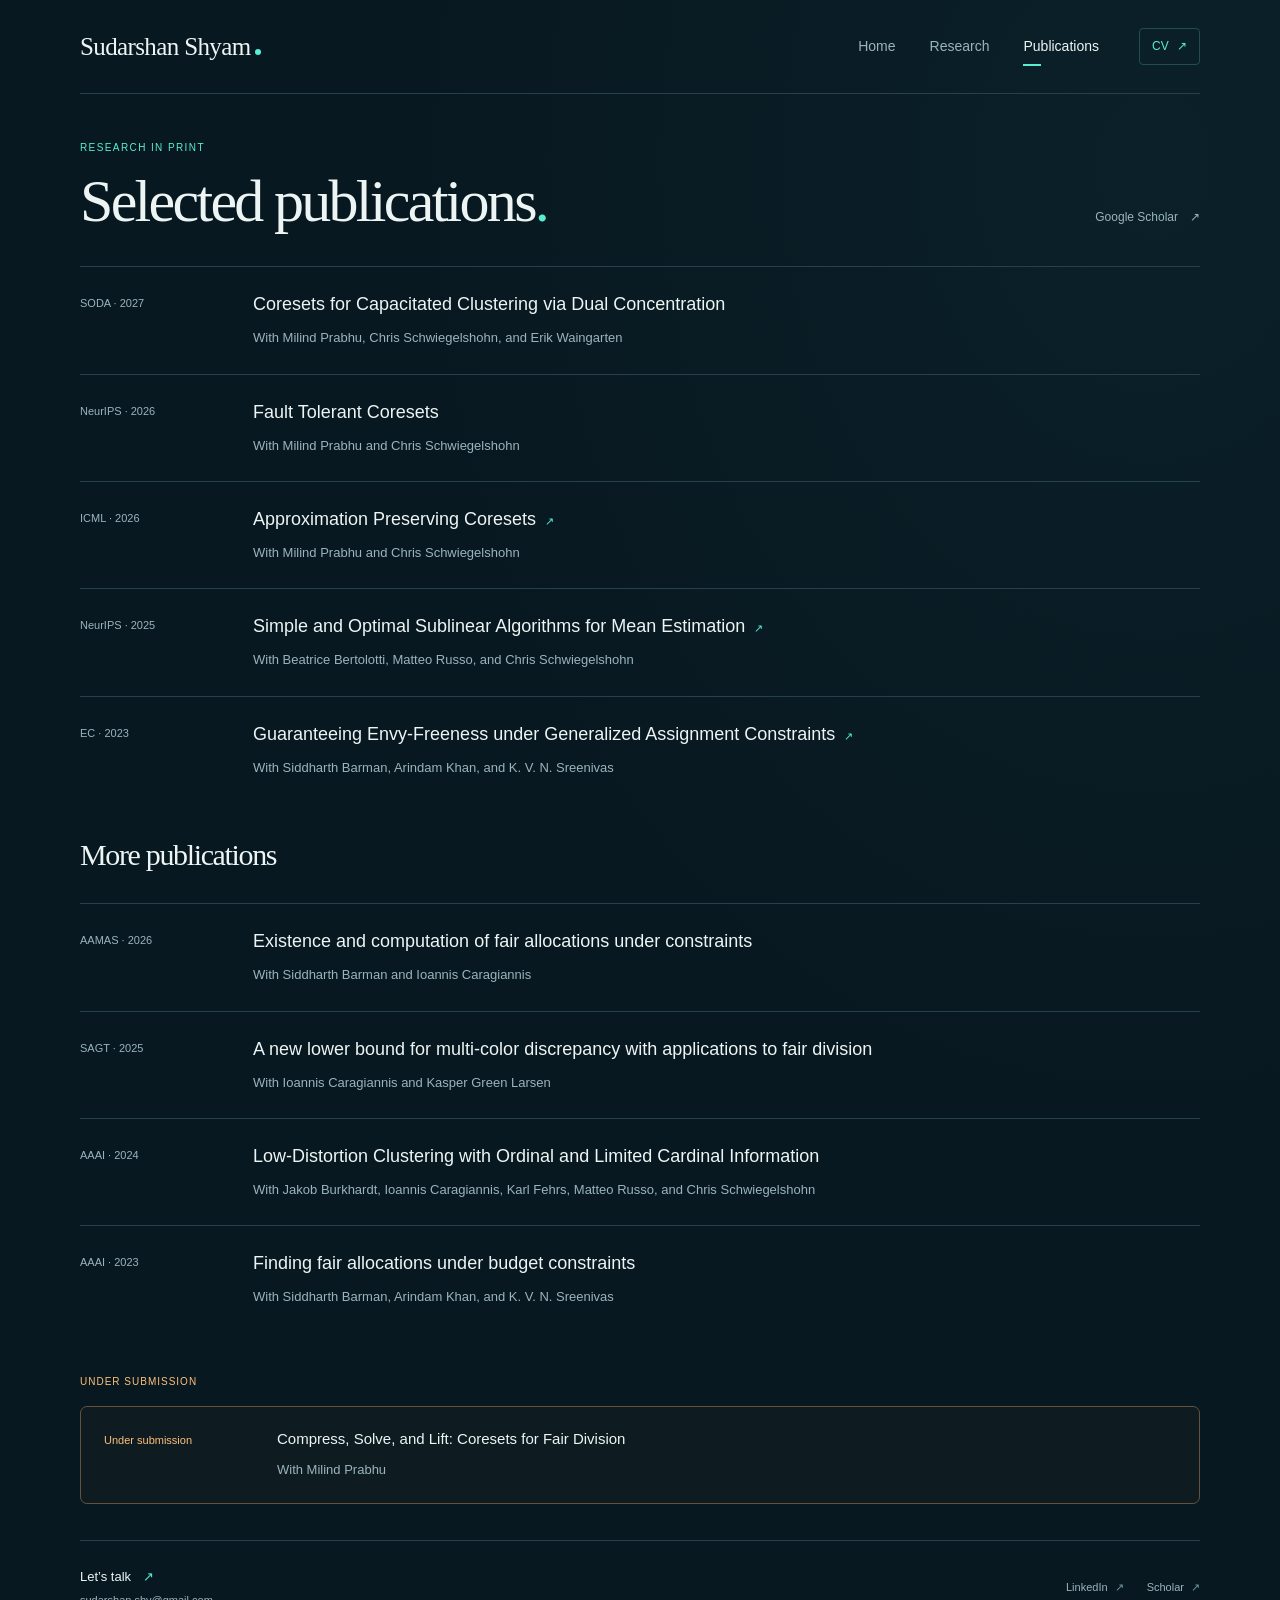
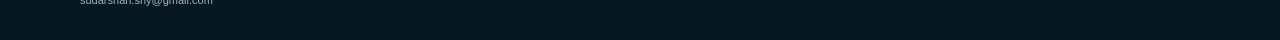
==== commit de179b7c: "Replace header initials with Sudarshan Shyam Show the full name in the header on Home, Research, and" ====
--- a/publications.html
+++ b/publications.html
@@ -5,22 +5,24 @@
   <meta name="viewport" content="width=device-width, initial-scale=1">
   <meta name="theme-color" content="#081820">
   <meta name="description" content="Selected publications in coresets, machine learning, game theory, and fair division.">
+  
   <meta property="og:type" content="website">
   <meta property="og:title" content="Publications — Sudarshan Shyam">
   <meta property="og:description" content="Selected publications in coresets, machine learning, game theory, and fair division.">
   <meta property="og:url" content="https://sudarshanshy.github.io/publications.html">
   <meta property="og:image" content="https://sudarshanshy.github.io/sudarshan-shyam.jpeg">
   <meta property="og:image:alt" content="Sudarshan Shyam by the sea">
+  <link rel="canonical" href="https://sudarshanshy.github.io/publications.html">
   <title>Publications — Sudarshan Shyam</title>
   <link rel="icon" href="favicon.svg" type="image/svg+xml">
-  <link rel="stylesheet" href="styles.css?v=navy-20261009-2">
-  <script type="module" src="site.mjs?v=navy-20261009-2"></script>
+  <link rel="stylesheet" href="styles.css?v=navy-20261009-3">
+  <script type="module" src="site.mjs?v=navy-20261009-3"></script>
   
 </head>
 <body class="publications-page" data-page="publications">
   <a class="skip-link" href="#main">Skip to content</a>
   <header class="site-header shell">
-  <a class="brand" href="index.html" aria-label="Sudarshan Shyam — home">SS<span aria-hidden="true"></span></a>
+  <a class="brand" href="index.html" aria-label="Sudarshan Shyam — home">Sudarshan Shyam<span aria-hidden="true"></span></a>
   <nav aria-label="Main navigation"><a href="index.html">Home</a><a href="research.html">Research</a><a href="publications.html" aria-current="page">Publications</a></nav>
   <a class="nav-cv" href="sudarshan-shyam-cv.pdf?v=founder-20261009">CV <span aria-hidden="true">↗</span></a>
 </header>
--- a/styles.css
+++ b/styles.css
@@ -29,7 +29,7 @@
 h1, h2 { font-family: Georgia, "Times New Roman", serif; font-weight: 400; letter-spacing: -.045em; }
 h3 { font-weight: 500; }
 .site-header { display: flex; align-items: center; gap: 40px; min-height: 94px; border-bottom: 1px solid var(--line); }
-.brand { display: inline-flex; align-items: baseline; gap: 3px; font-family: Georgia, serif; font-size: 29px; line-height: 1; letter-spacing: -.06em; }
+.brand { display: inline-flex; align-items: baseline; gap: 5px; font-family: Georgia, serif; font-size: 25px; line-height: 1.2; letter-spacing: -.025em; white-space: nowrap; }
 .brand span { width: 6px; height: 6px; background: var(--accent); border-radius: 50%; }
 .site-header nav { margin-left: auto; display: flex; gap: 34px; }
 .site-header nav a { font-size: 14px; color: var(--secondary); padding-block: 12px; position: relative; }
@@ -196,8 +196,9 @@
   .benefit { gap: 10px; }
 }
 @media (max-width: 700px) {
-  .site-header { min-height: 78px; gap: 25px; }
-  .site-header nav { gap: 22px; }
+  .site-header { min-height: 98px; gap: 0 25px; padding-block: 15px 8px; flex-wrap: wrap; }
+  .site-header nav { order: 3; width: 100%; margin-left: 0; gap: 24px; }
+  .nav-cv { margin-left: auto; }
   .nav-cv { padding: 7px 10px; }
   .hero { min-height: 460px; padding-block: 50px; }
   .hero h1 { font-size: 59px; }
@@ -235,10 +236,10 @@
 }
 @media (max-width: 520px) {
   .shell { width: calc(100% - 48px); }
-  .site-header { gap: 17px; min-height: 73px; }
-  .brand { font-size: 25px; }
-  .site-header nav { gap: 16px; }
-  .site-header nav a { font-size: 11px; }
+  .site-header { gap: 0 17px; min-height: 98px; }
+  .brand { font-size: 23px; }
+  .site-header nav { gap: 23px; }
+  .site-header nav a { font-size: 13px; }
   .nav-cv { display: none; }
   .hero { grid-template-columns: 1fr; gap: 27px; padding-block: 32px 42px; min-height: 0; }
   .portrait { grid-row: 1; width: 155px; justify-self: start; border-radius: 5px; }
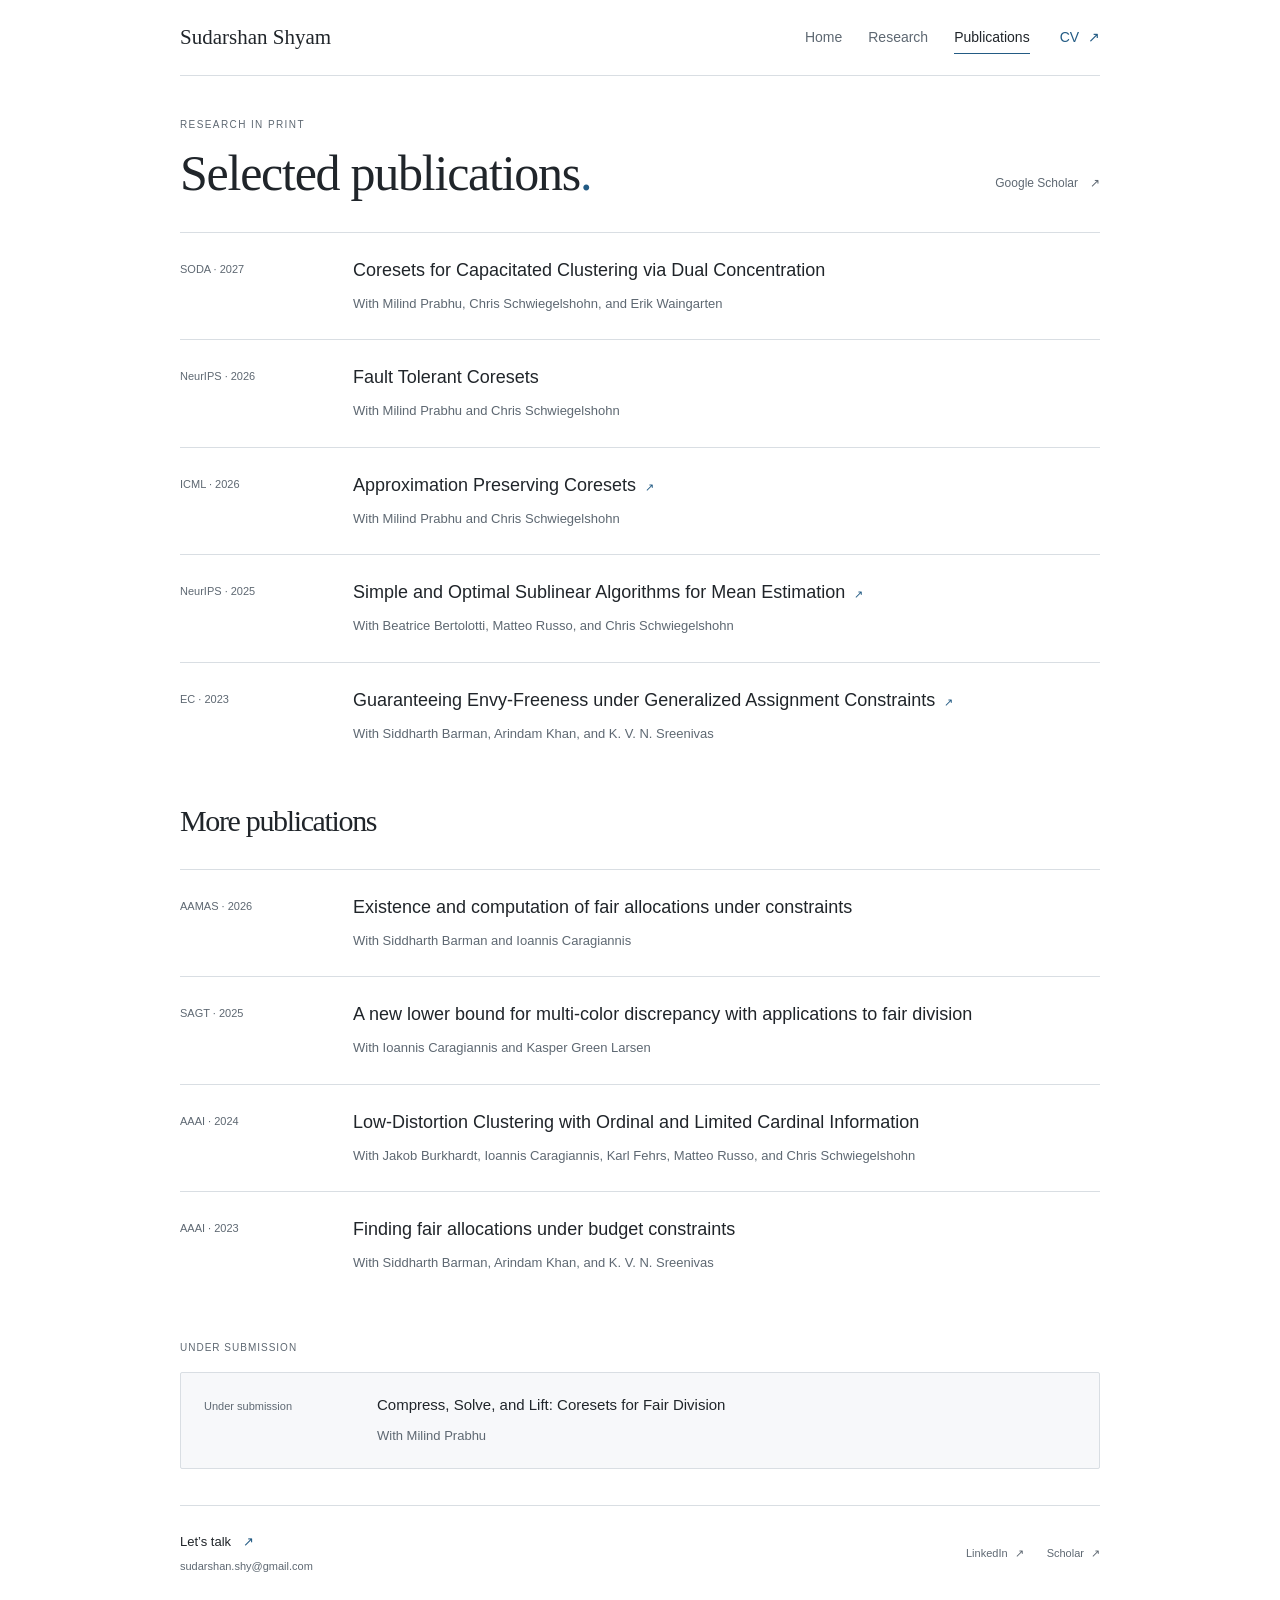
==== commit 2486418c: "Simplify site and clean up CV links" ====
--- a/publications.html
+++ b/publications.html
@@ -3,7 +3,7 @@
 <head>
   <meta charset="utf-8">
   <meta name="viewport" content="width=device-width, initial-scale=1">
-  <meta name="theme-color" content="#081820">
+  <meta name="theme-color" content="#ffffff">
   <meta name="description" content="Selected publications in coresets, machine learning, game theory, and fair division.">
   
   <meta property="og:type" content="website">
@@ -15,8 +15,8 @@
   <link rel="canonical" href="https://sudarshanshy.github.io/publications.html">
   <title>Publications — Sudarshan Shyam</title>
   <link rel="icon" href="favicon.svg" type="image/svg+xml">
-  <link rel="stylesheet" href="styles.css?v=navy-20261009-3">
-  <script type="module" src="site.mjs?v=navy-20261009-3"></script>
+  <link rel="stylesheet" href="styles.css?v=academic-20261118-1">
+  <script type="module" src="site.mjs?v=academic-20261118-1"></script>
   
 </head>
 <body class="publications-page" data-page="publications">
@@ -24,7 +24,7 @@
   <header class="site-header shell">
   <a class="brand" href="index.html" aria-label="Sudarshan Shyam — home">Sudarshan Shyam<span aria-hidden="true"></span></a>
   <nav aria-label="Main navigation"><a href="index.html">Home</a><a href="research.html">Research</a><a href="publications.html" aria-current="page">Publications</a></nav>
-  <a class="nav-cv" href="sudarshan-shyam-cv.pdf?v=founder-20261009">CV <span aria-hidden="true">↗</span></a>
+  <a class="nav-cv" href="sudarshan-shyam-cv.pdf">CV <span aria-hidden="true">↗</span></a>
 </header>
   <main id="main" class="shell page-main">
     <div class="publication-intro"><div><p class="eyebrow">Research in print</p><h1>Selected publications<span class="name-dot" aria-hidden="true">.</span></h1></div><a class="text-link" href="https://scholar.google.com/citations?user=9NmU2NAAAAAJ&amp;hl=en">Google Scholar <span aria-hidden="true">↗</span></a></div>
--- a/styles.css
+++ b/styles.css
@@ -54,6 +54,8 @@
 .background-section { border-top: 1px solid var(--line); padding-block: 44px 0; }
 .section-heading { display: flex; align-items: baseline; justify-content: space-between; gap: 20px; margin-bottom: 31px; }
 .section-heading h2 { font-size: 31px; line-height: 1.25; }
+.short-bio { max-width: 78ch; margin: -7px 0 30px; color: #bed1d7; font-size: 17px; line-height: 1.75; text-wrap: pretty; }
+.short-bio strong { color: var(--ink); font-weight: 500; }
 .text-link { display: inline-flex; align-items: baseline; gap: 12px; font-size: 12px; color: var(--secondary); padding-block: 8px; }
 .text-link:hover { color: var(--accent); }
 .background-grid { display: grid; grid-template-columns: repeat(3, minmax(0, 1fr)); gap: 30px 34px; list-style: none; padding: 0; margin: 0; }
@@ -169,6 +171,70 @@
 .footer-email > span:last-child { display: block; color: var(--secondary); font-size: 11px; margin-top: 5px; }
 .footer-links { display: flex; gap: 23px; font-size: 11px; color: var(--secondary); }
 .footer-links span { margin-left: 4px; color: #7097a6; }
+/* Restrained academic theme */
+:root {
+  color-scheme: light;
+  --paper: #ffffff;
+  --panel: #f7f8fa;
+  --ink: #20252a;
+  --secondary: #5e6872;
+  --line: #d9dee3;
+  --accent: #235b84;
+  --gold: #6b5a3a;
+  background: var(--paper);
+}
+body { background: var(--paper); }
+::selection { background: #dce8f1; color: var(--ink); }
+.shell { width: min(920px, calc(100% - 80px)); }
+.site-header { min-height: 76px; gap: 30px; }
+.brand { font-size: 21px; letter-spacing: 0; }
+.brand span, .affiliation > span { display: none; }
+.site-header nav { gap: 26px; }
+.site-header nav a { color: var(--secondary); }
+.site-header nav a[aria-current="page"]::after { height: 1px; width: 100%; bottom: 7px; }
+.nav-cv { color: var(--accent); padding: 0; border: 0; border-radius: 0; font-size: 14px; }
+.hero { grid-template-columns: minmax(0, 1fr) 260px; gap: 60px; min-height: 0; padding-block: 58px 64px; }
+.affiliation { color: var(--secondary); margin-bottom: 18px; }
+.hero h1 { font-size: clamp(48px, 6vw, 64px); line-height: 1.06; }
+.one-line { color: var(--ink); font-size: 19px; line-height: 1.55; margin-top: 22px; max-width: 430px; }
+.hero-actions { margin-top: 25px; }
+.primary-link { color: var(--accent); background: transparent; padding: 0; border-radius: 0; gap: 8px; font-size: 14px; }
+.primary-link:hover { color: var(--accent); background: transparent; box-shadow: none; text-decoration: underline; text-underline-offset: 4px; }
+.hero-actions .text-link { color: var(--secondary); }
+.portrait { max-width: 260px; aspect-ratio: 3 / 4; border-radius: 2px; border-color: var(--line); background: var(--panel); box-shadow: none; }
+.portrait img { object-position: center; transform: none; }
+.background-section { padding-top: 36px; }
+.section-heading { margin-bottom: 24px; }
+.section-heading h2 { font-size: 27px; }
+.short-bio { color: var(--ink); font-size: 16px; line-height: 1.7; }
+.background-grid { grid-template-columns: repeat(2, minmax(0, 1fr)); gap: 24px 32px; }
+.background-logo { width: 100px; height: 60px; flex-basis: 100px; border-color: var(--line); border-radius: 2px; }
+.logo-light, .logo-dark { background: var(--panel); border-color: var(--line); }
+.background-item small { color: var(--secondary); }
+.off-hours > span:nth-child(2), .off-hours > span:nth-child(3) { color: var(--secondary); }
+.page-main { padding-top: 40px; }
+.eyebrow { color: var(--secondary); }
+.page-intro h1, .publication-intro h1 { font-size: clamp(38px, 4.5vw, 50px); letter-spacing: -.025em; }
+.pipeline-demo { border-color: var(--line); border-radius: 3px; background: var(--panel); box-shadow: none; }
+.demo-play { border-color: #aeb7bf; color: var(--secondary); }
+.demo-intro, .demo-note, .benefit p { color: var(--secondary); }
+.pipeline-panel { border-color: var(--line); border-radius: 2px; background: #ffffff; box-shadow: none; }
+.panel-kicker, .panel-count, .input-panel .panel-count::after { color: var(--secondary); }
+.pipeline-panel svg text, .pipeline-panel svg text + text { fill: var(--secondary); }
+.pipeline-arrow { color: #7d8993; }
+.pipeline-demo[data-stage="ready"] .input-panel,
+.pipeline-demo[data-stage="compress"] .summary-panel,
+.pipeline-demo[data-stage="solve"] .summary-panel,
+.pipeline-demo[data-stage="lift"] .output-panel { border-color: #7ea1ba; box-shadow: none; }
+.demo-progress-track { background: var(--line); }
+.demo-step[aria-pressed="true"] { border-color: #9bb5c8; background: #edf4f8; }
+.benefit-icon, .benefit:last-child .benefit-icon { color: var(--secondary); }
+.paper div > p strong { color: var(--ink); }
+.submission-group > h2, .submission .venue { color: var(--secondary); }
+.paper.submission { border-color: var(--line); border-radius: 2px; background: var(--panel); }
+.footer-links span { color: var(--secondary); }
+.introduction, .page-intro, .publication-intro, .portrait { animation: none !important; }
+
 @keyframes arrive { from { opacity: 0; transform: translateY(12px); } to { opacity: 1; transform: none; } }
 @keyframes flow { from { transform: translateX(0); opacity: 0; } 25%, 75% { opacity: 1; } to { transform: translateX(26px); opacity: 0; } }
 @media (prefers-reduced-motion: no-preference) {
@@ -240,7 +306,7 @@
   .brand { font-size: 23px; }
   .site-header nav { gap: 23px; }
   .site-header nav a { font-size: 13px; }
-  .nav-cv { display: none; }
+  .nav-cv { display: inline-flex; font-size: 13px; }
   .hero { grid-template-columns: 1fr; gap: 27px; padding-block: 32px 42px; min-height: 0; }
   .portrait { grid-row: 1; width: 155px; justify-self: start; border-radius: 5px; }
   .introduction { grid-row: 2; }
@@ -253,6 +319,7 @@
   .background-section { padding-top: 31px; }
   .section-heading { gap: 15px; margin-bottom: 24px; }
   .section-heading h2 { font-size: 26px; }
+  .short-bio { font-size: 16px; margin-top: -4px; margin-bottom: 26px; }
   .section-heading .text-link { font-size: 10px; gap: 7px; }
   .background-grid { grid-template-columns: 1fr; gap: 20px; }
   .background-item { gap: 13px; }
